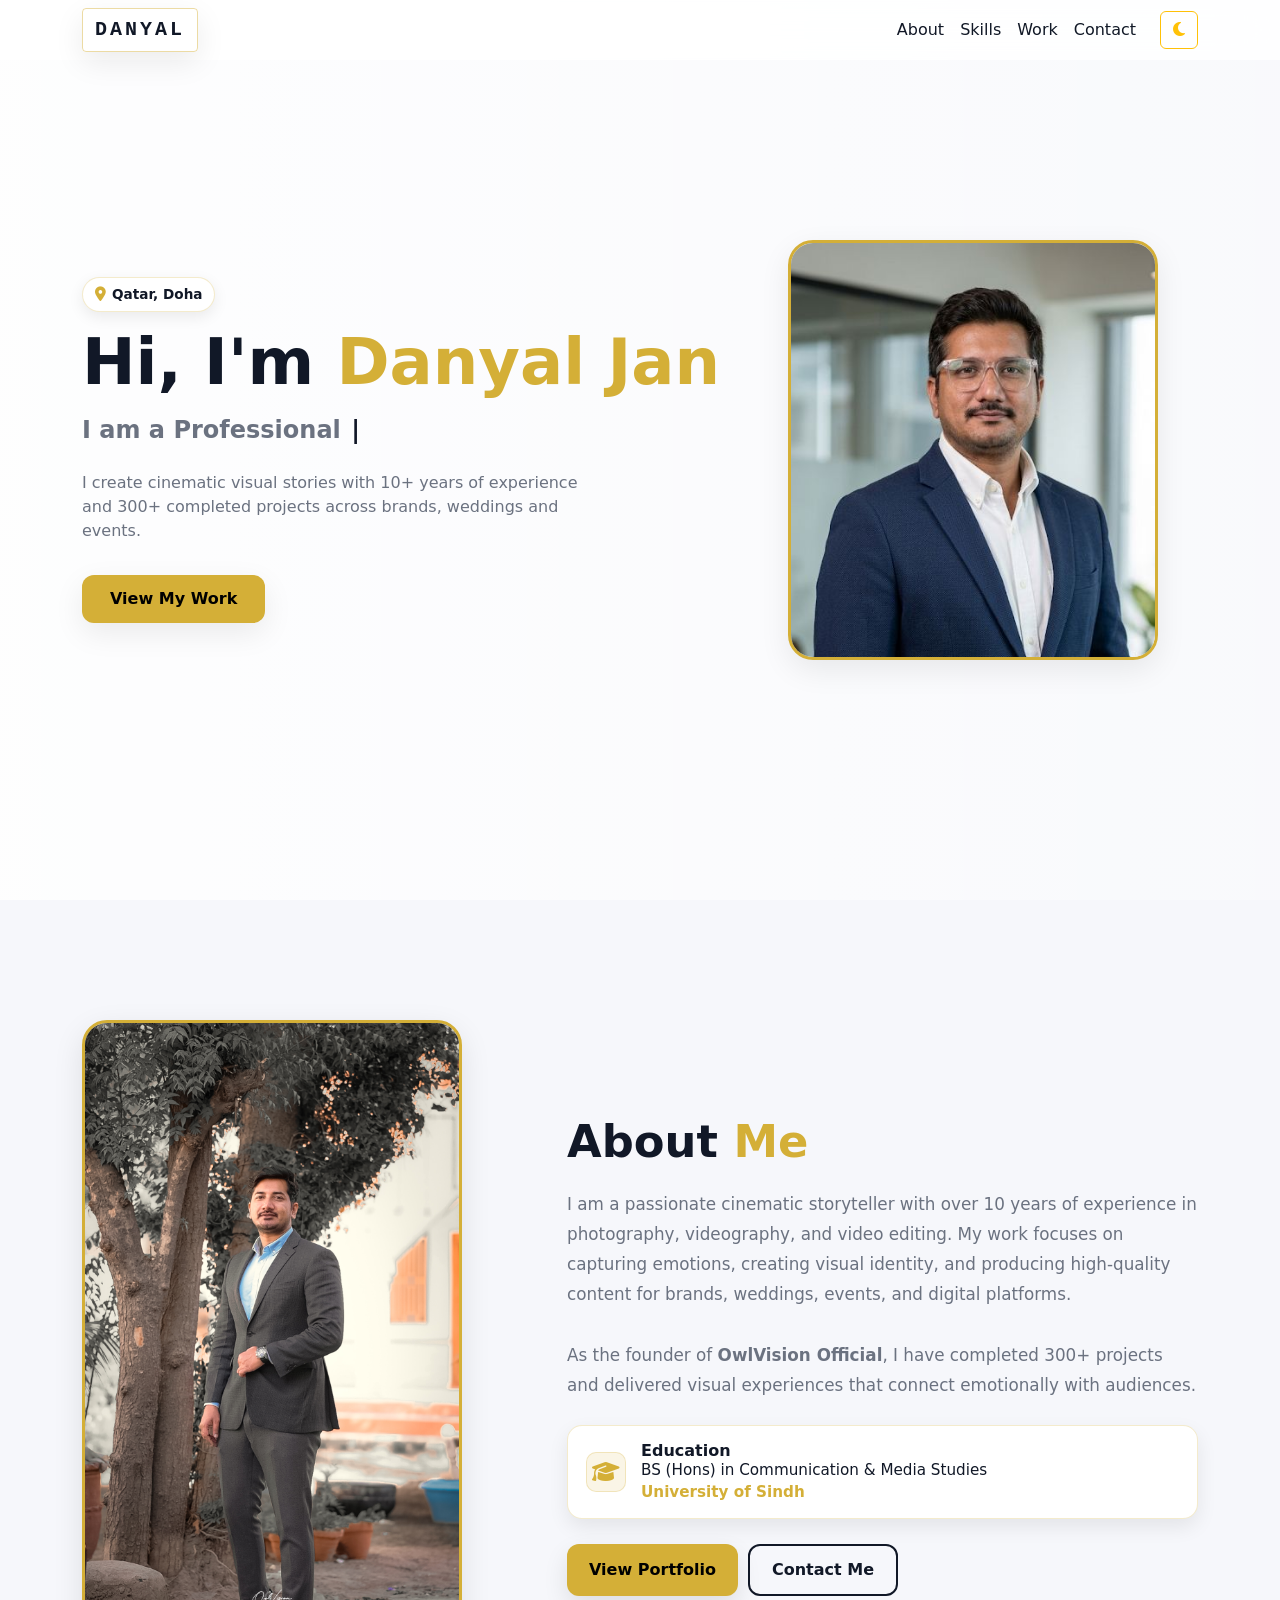
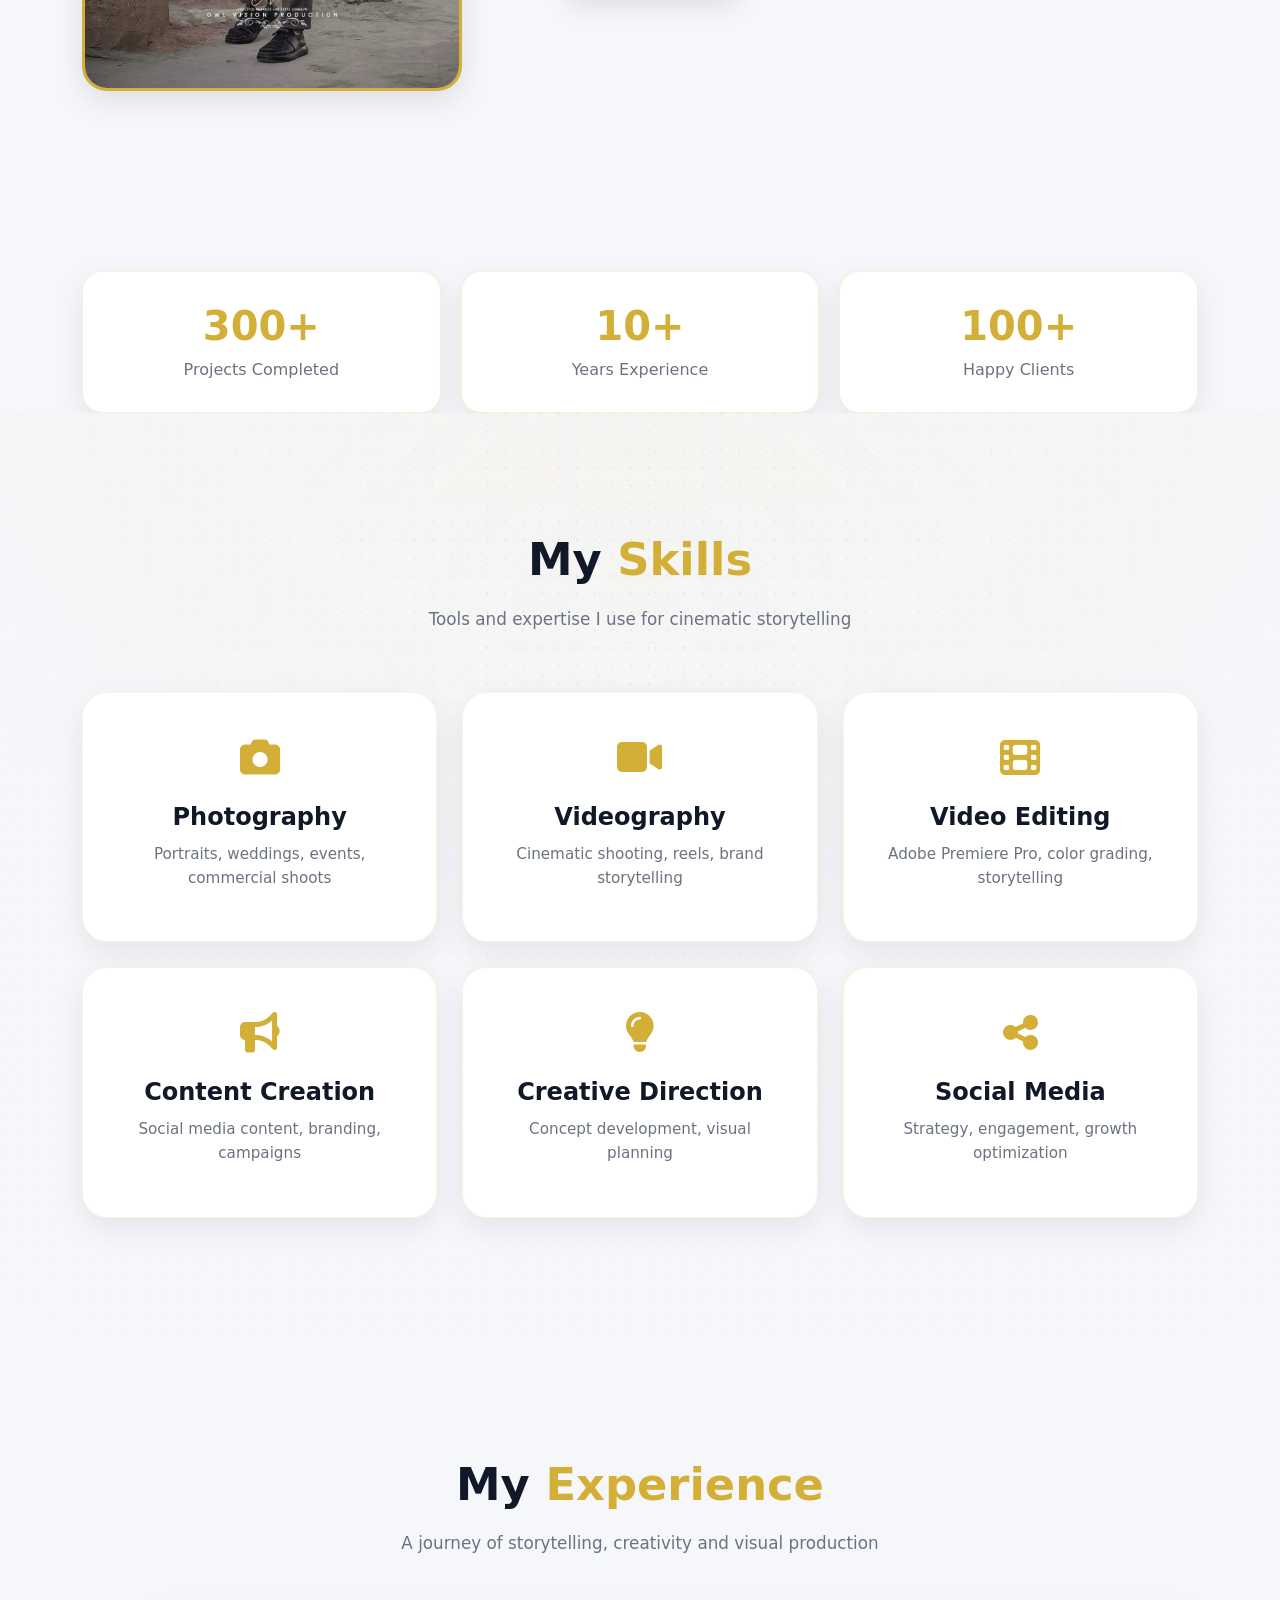
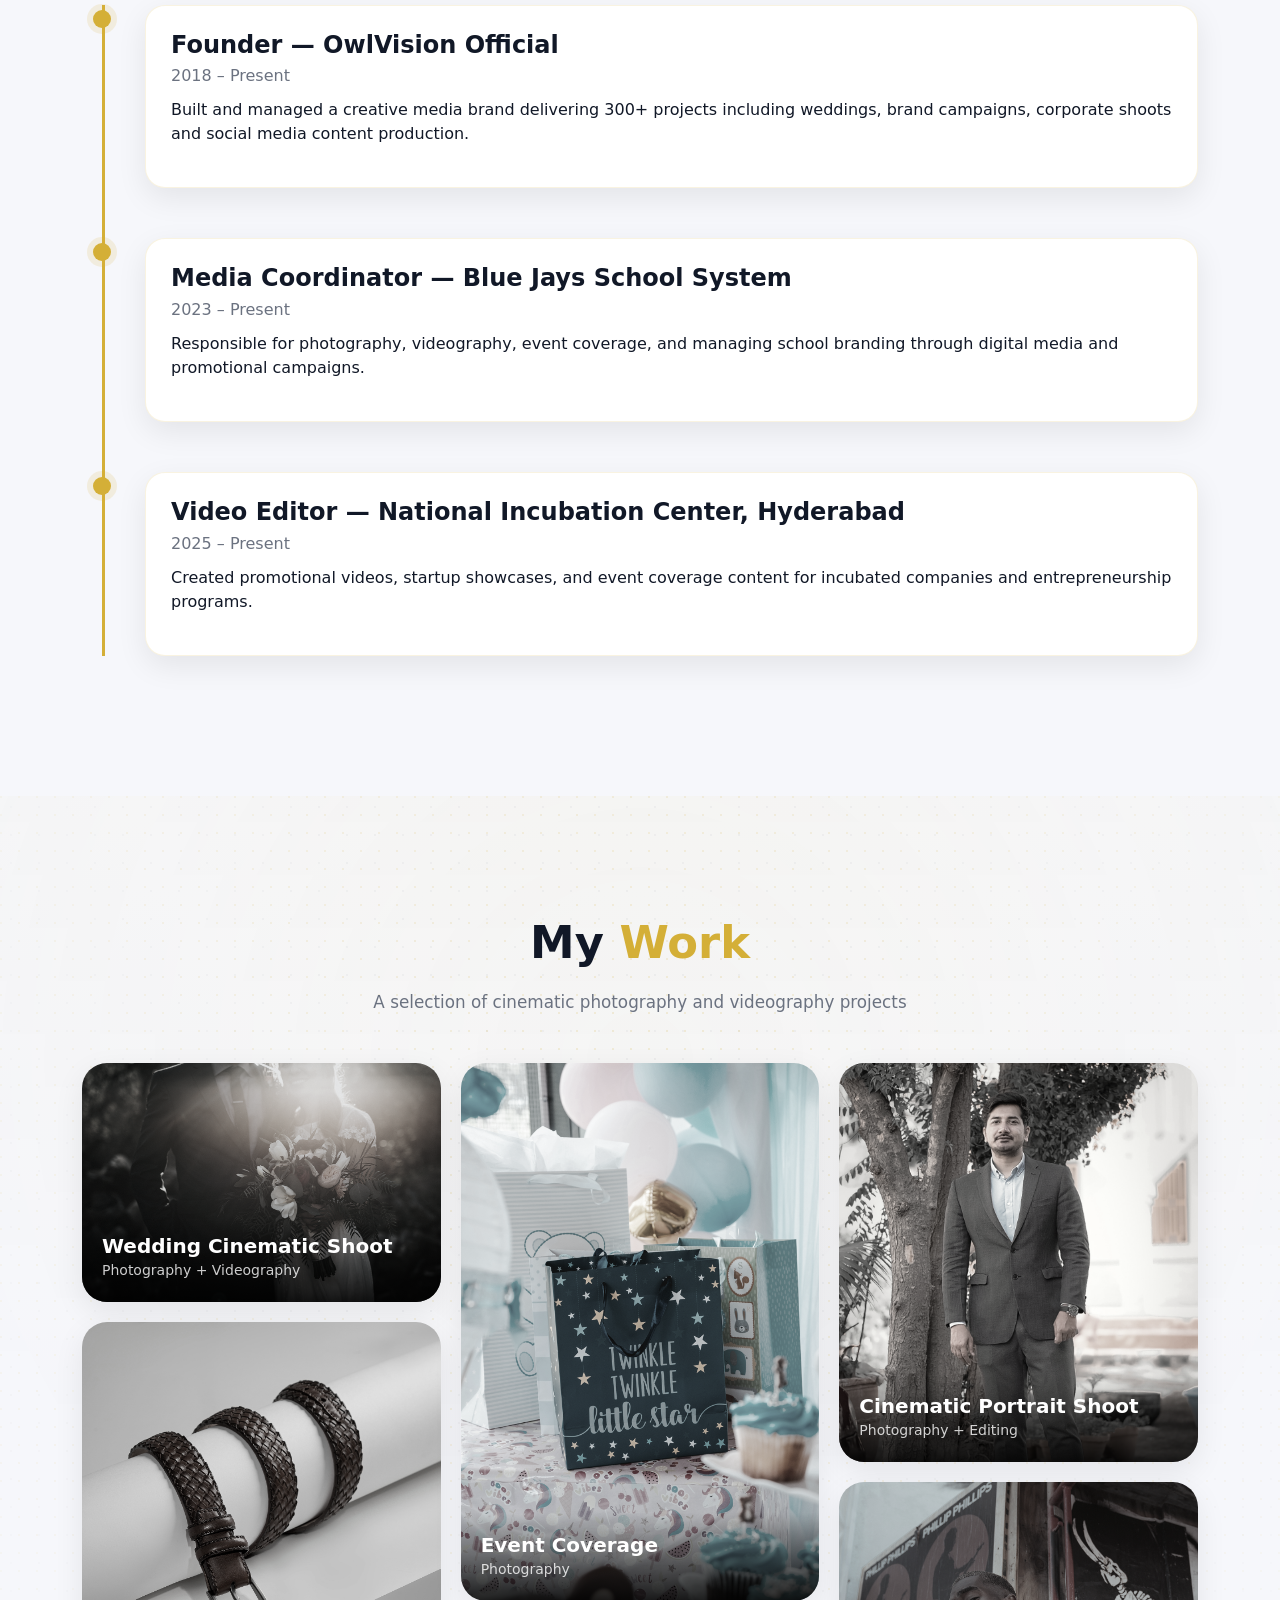
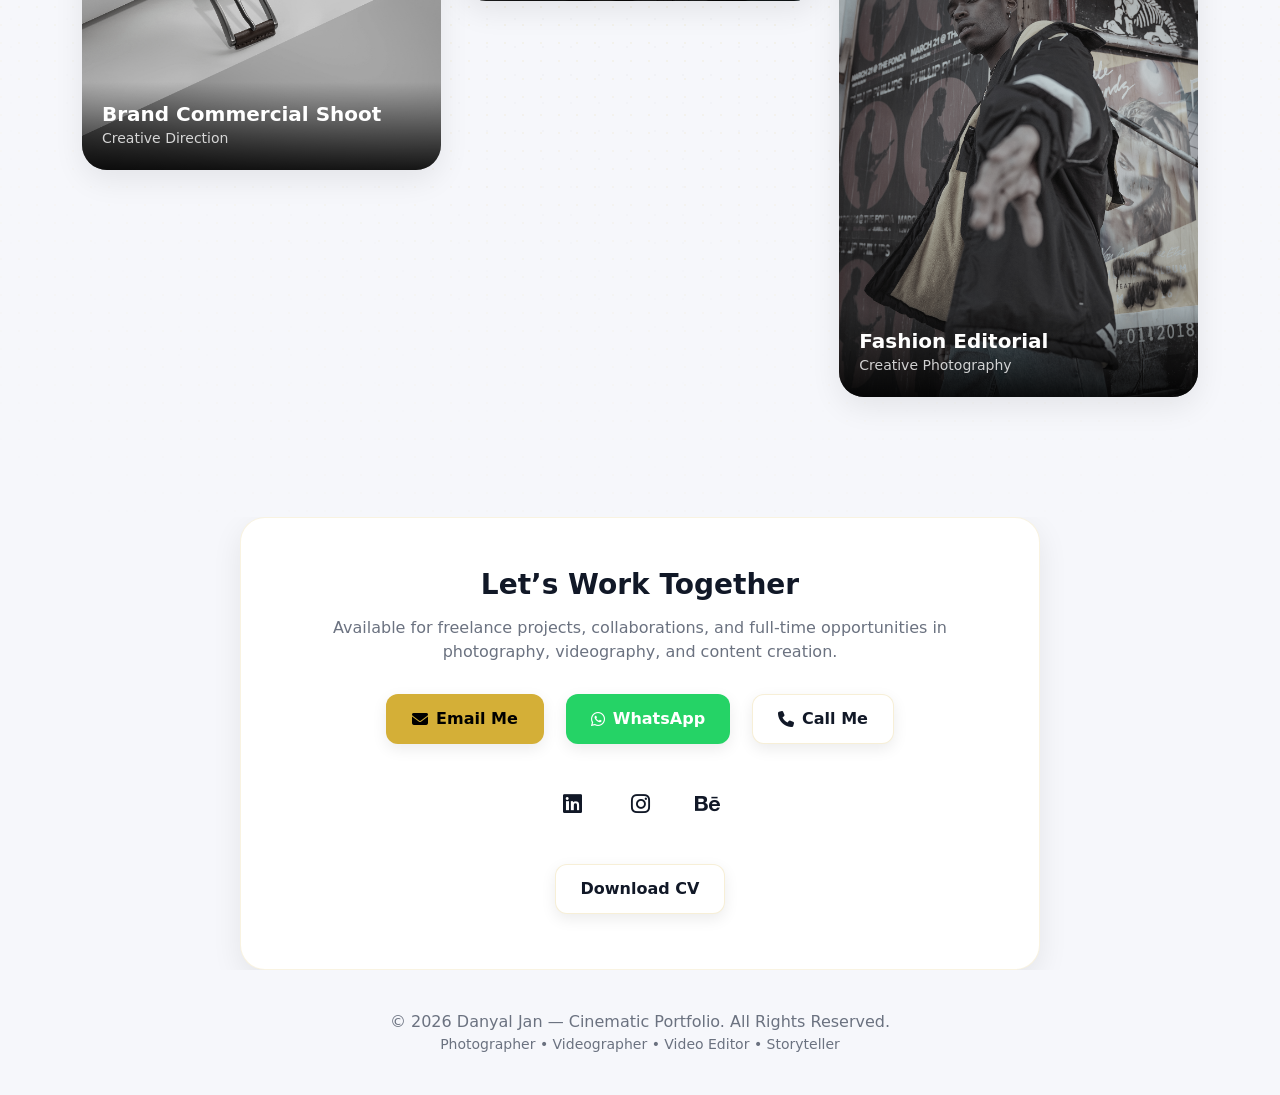
==== index.html @ 5983e11b "first commit" ====
<!DOCTYPE html>
<html lang="en">

<head>
    <meta charset="UTF-8">
    <meta name="viewport" content="width=device-width, initial-scale=1.0">

    <title>Danyal Jan | Cinematic Portfolio</title>

    <!-- Bootstrap -->
    <link href="https://cdn.jsdelivr.net/npm/bootstrap@5.3.3/dist/css/bootstrap.min.css" rel="stylesheet">

    <!-- Icons -->
    <link href="https://cdnjs.cloudflare.com/ajax/libs/font-awesome/6.5.2/css/all.min.css" rel="stylesheet">
    <link rel="stylesheet" href="css/styles.css">
</head>

<body class="page-index">

    <!-- NAVBAR -->
    <nav class="navbar navbar-expand-lg">
        <div class="container">

            <a class="navbar-brand brand-badge" href="#">
                <span class="brand-text">DANYAL</span>
            </a>


            <button class="navbar-toggler" data-bs-toggle="collapse" data-bs-target="#menu">
                <span class="navbar-toggler-icon"></span>
            </button>

            <div class="collapse navbar-collapse" id="menu">

                <ul class="navbar-nav ms-auto">
                    <li class="nav-item"><a class="nav-link" href="#about">About</a></li>
                    <li class="nav-item"><a class="nav-link" href="#skills">Skills</a></li>
                    <li class="nav-item"><a class="nav-link" href="#work">Work</a></li>
                    <li class="nav-item"><a class="nav-link" href="#contact">Contact</a></li>
                </ul>


                <button class="btn btn-outline-warning ms-3 theme-toggle" type="button" onclick="toggleTheme()"
                    aria-label="Toggle theme">
                    <i id="themeToggleIcon" class="fas fa-moon"></i>
                </button>
            </div>

        </div>
    </nav>

    <!-- HERO -->
    <section class="hero">

        <div class="container hero-content">

            <div class="row align-items-center mob-flip">

                <!-- TEXT -->
                <div class="col-lg-7">
                    <div class="location-badge">
                        <i class="fas fa-map-marker-alt"></i>
                        Qatar, Doha
                    </div>
                    <h1>
                        Hi, I'm <span class="highlight">Danyal Jan</span>
                    </h1>

                    <h4 class="mt-3 hero-roles">
                        <span class="hero-role-prefix">I am a Professional </span>
                        <span id="roleTyping" class="hero-role-typing"></span>
                        <span class="typing-cursor" aria-hidden="true">|</span>
                    </h4>

                    <p class="mt-3">
                        I create cinematic visual stories with 10+ years of experience
                        and 300+ completed projects across brands, weddings and events.
                    </p>

                    <button class="btn-cinematic mt-3">
                        View My Work
                    </button>

                </div>

                <!-- IMAGE -->
                <div class="col-lg-5 text-center">

                    <img src="img/dany.jpg" class="hero-img">

                </div>

            </div>

        </div>

    </section>

    <!-- =====================
ABOUT SECTION
===================== -->

<section id="about" class="about-section">

    <div class="container">

        <div class="row align-items-center g-5">

            <!-- IMAGE -->
            <div class="col-lg-5 text-center">
                <img src="img/dany2.jpg" class="about-img drk">
                <img src="img/dany3.jpeg" class="about-img lgt">
            </div>

            <!-- TEXT -->
            <div class="col-lg-7">

                <h2 class="section-title">
                    About <span class="accent">Me</span>
                </h2>

                <p class="about-text">

                    I am a passionate cinematic storyteller with over 10 years of experience in photography,
                    videography, and video editing. My work focuses on capturing emotions, creating visual identity,
                    and producing high-quality content for brands, weddings, events, and digital platforms.

                    <br><br>

                    As the founder of <b>OwlVision Official</b>, I have completed 300+ projects and delivered visual
                    experiences that connect emotionally with audiences.

                </p>

                <!-- EDUCATION (INTEGRATED INSIDE ABOUT SECTION) -->
                <div class="edu-card">

                    <div class="edu-icon">
                        <i class="fas fa-graduation-cap"></i>
                    </div>

                    <div class="edu-content">

                        <h5>Education</h5>

                        <p>
                            BS (Hons) in Communication & Media Studies<br>
                            <span class="edu-university">University of Sindh</span>
                        </p>

                    </div>

                </div>

                <div class="about-buttons">
                    <a href="#work" class="btn-primary">View Portfolio</a>
                    <a href="#contact" class="btn-outline">Contact Me</a>
                </div>

            </div>

        </div>

    </div>

</section>

            <!-- =====================
STATS
===================== -->

            <div class="container stats-grid">

                <div class="stat-card">
                    <h3>300+</h3>
                    <p>Projects Completed</p>
                </div>

                <div class="stat-card">
                    <h3>10+</h3>
                    <p>Years Experience</p>
                </div>

                <div class="stat-card">
                    <h3>100+</h3>
                    <p>Happy Clients</p>
                </div>

            </div>

        </div>

    </section>

    <!-- =====================
SKILLS SECTION
===================== -->

    <section id="skills" class="skills-section">

        <div class="container">

            <!-- TITLE -->
            <div class="section-header">

                <h2 class="section-title">
                    My <span class="accent">Skills</span>
                </h2>

                <p class="section-subtitle">
                    Tools and expertise I use for cinematic storytelling
                </p>

            </div>

            <!-- SKILLS GRID -->
            <div class="skills-grid">

                <!-- SKILL 1 -->
                <div class="skill-card">
                    <div class="skill-icon">
                        <i class="fas fa-camera"></i>
                    </div>
                    <h4>Photography</h4>
                    <p>Portraits, weddings, events, commercial shoots</p>
                </div>

                <!-- SKILL 2 -->
                <div class="skill-card">
                    <div class="skill-icon">
                        <i class="fas fa-video"></i>
                    </div>
                    <h4>Videography</h4>
                    <p>Cinematic shooting, reels, brand storytelling</p>
                </div>

                <!-- SKILL 3 -->
                <div class="skill-card">
                    <div class="skill-icon">
                        <i class="fas fa-film"></i>
                    </div>
                    <h4>Video Editing</h4>
                    <p>Adobe Premiere Pro, color grading, storytelling</p>
                </div>

                <!-- SKILL 4 -->
                <div class="skill-card">
                    <div class="skill-icon">
                        <i class="fas fa-bullhorn"></i>
                    </div>
                    <h4>Content Creation</h4>
                    <p>Social media content, branding, campaigns</p>
                </div>

                <!-- SKILL 5 -->
                <div class="skill-card">
                    <div class="skill-icon">
                        <i class="fas fa-lightbulb"></i>
                    </div>
                    <h4>Creative Direction</h4>
                    <p>Concept development, visual planning</p>
                </div>

                <!-- SKILL 6 -->
                <div class="skill-card">
                    <div class="skill-icon">
                        <i class="fas fa-share-nodes"></i>
                    </div>
                    <h4>Social Media</h4>
                    <p>Strategy, engagement, growth optimization</p>
                </div>

            </div>

        </div>

    </section>

    <!-- =====================
EXPERIENCE SECTION
===================== -->

    <section id="experience" class="section-pad-lg">

        <div class="container">

            <!-- TITLE -->
            <div class="text-center mb-5">

                <h2 class="section-title">
                    My <span class="accent">Experience</span>
                </h2>

                <p class="section-subtitle">
                    A journey of storytelling, creativity and visual production
                </p>

            </div>

            <!-- TIMELINE WRAPPER -->
            <div class="timeline">

                <!-- ITEM 1 -->
                <div class="timeline-item">

                    <div class="timeline-dot"></div>

                    <div class="timeline-card">

                        <h4 class="timeline-title">
                            Founder — OwlVision Official
                        </h4>

                        <p class="timeline-time">
                            2018 – Present
                        </p>

                        <p class="timeline-desc">
                            Built and managed a creative media brand delivering 300+ projects including weddings,
                            brand campaigns, corporate shoots and social media content production.
                        </p>

                    </div>

                </div>

                <!-- ITEM 2 -->
                <div class="timeline-item">

                    <div class="timeline-dot"></div>

                    <div class="timeline-card">

                        <h4 class="timeline-title">
                            Media Coordinator — Blue Jays School System
                        </h4>

                        <p class="timeline-time">
                            2023 – Present
                        </p>

                        <p class="timeline-desc">
                            Responsible for photography, videography, event coverage, and managing school branding
                            through digital media and promotional campaigns.
                        </p>

                    </div>

                </div>

                <!-- ITEM 3 -->
                <div class="timeline-item">

                    <div class="timeline-dot"></div>

                    <div class="timeline-card">

                        <h4 class="timeline-title">
                            Video Editor — National Incubation Center, Hyderabad
                        </h4>

                        <p class="timeline-time">
                            2025 – Present
                        </p>

                        <p class="timeline-desc">
                            Created promotional videos, startup showcases, and event coverage content for incubated
                            companies and entrepreneurship programs.
                        </p>

                    </div>

                </div>

            </div>

        </div>

    </section>

    <!-- =====================
PORTFOLIO SECTION
===================== -->


 <section id="work" class="section-pad-lg">

    <div class="container">

        <!-- TITLE -->
        <div class="text-center mb-5">

            <h2 class="section-title">
                My <span class="accent">Work</span>
            </h2>

            <p class="section-subtitle">
                A selection of cinematic photography and videography projects
            </p>

        </div>

        <!-- MASONRY GRID -->
        <div class="work-masonry">

            <div class="work-card">
                <div class="work-img-wrapper">
                    <img src="img/wedding.jpg">
                </div>
                <div class="work-overlay">
                    <h5>Wedding Cinematic Shoot</h5>
                    <small>Photography + Videography</small>
                </div>
            </div>

            <div class="work-card">
                <div class="work-img-wrapper">
                    <img src="img/brand.jpg">
                </div>
                <div class="work-overlay">
                    <h5>Brand Commercial Shoot</h5>
                    <small>Creative Direction</small>
                </div>
            </div>

            <div class="work-card">
                <div class="work-img-wrapper">
                    <img src="img/event.jpg">
                </div>
                <div class="work-overlay">
                    <h5>Event Coverage</h5>
                    <small>Photography</small>
                </div>
            </div>

            <div class="work-card">
                <div class="work-img-wrapper">
                    <img src="img/cenimatic.jpg">
                </div>
                <div class="work-overlay">
                    <h5>Cinematic Portrait Shoot</h5>
                    <small>Photography + Editing</small>
                </div>
            </div>

            <div class="work-card">
                <div class="work-img-wrapper">
                    <img src="img/fashion.jpg">
                </div>
                <div class="work-overlay">
                    <h5>Fashion Editorial</h5>
                    <small>Creative Photography</small>
                </div>
            </div>

        </div>

    </div>

</section>

    <!-- =====================
CONTACT SECTION
===================== -->

    <div class="contact-card">

        <h3 class="contact-title">
            Let’s Work Together
        </h3>

        <p class="contact-text">
            Available for freelance projects, collaborations, and full-time opportunities in photography,
            videography, and content creation.
        </p>

        <!-- CONTACT INFO -->
        <div class="contact-actions">

            <a href="mailto:Danyaljan6@gmail.com" class="contact-btn contact-btn-primary">
                <i class="fas fa-envelope"></i>
                Email Me
            </a>

            <a href="https://wa.me/97477917865" class="contact-btn contact-btn-whatsapp" target="_blank">
                <i class="fab fa-whatsapp"></i>
                WhatsApp
            </a>

            <a href="tel:+97477917865" class="contact-btn contact-btn-call">
                <i class="fas fa-phone"></i>
                Call Me
            </a>

        </div>

        <!-- SOCIAL ICONS -->
        <div class="mt-4">

            <a href="https://www.linkedin.com/in/danyaljan360/" target="_blank" class="social-link">
                <i class="fab fa-linkedin"></i>
            </a>

            <a href="https://www.instagram.com/danyalmodi" target="_blank" class="social-link">
                <i class="fab fa-instagram"></i>
            </a>

            <a href="https://www.behance.net/danyaljan" target="_blank" class="social-link">
                <i class="fab fa-behance"></i>
            </a>

        </div>

        <!-- CV BUTTON -->
        <div class="mt-4">

            <a href="https://www.linkedin.com/in/danyaljan360/" target="_blank" class="contact-btn contact-btn-call ">
                Download CV
            </a>

        </div>

    </div>
    <!-- =====================
FOOTER
===================== -->

    <footer class="site-footer">

        <div class="container">

            <p>
                © 2026 Danyal Jan — Cinematic Portfolio. All Rights Reserved.
            </p>

            <p class="footer-tagline">
                Photographer • Videographer • Video Editor • Storyteller
            </p>

        </div>

    </footer>

    <script>
        const themeToggleIcon = document.getElementById('themeToggleIcon');

        function updateThemeIcon() {
            if (!themeToggleIcon) return;
            const isDark = document.body.classList.contains('dark');
            themeToggleIcon.classList.toggle('fa-moon', !isDark);
            themeToggleIcon.classList.toggle('fa-sun', isDark);
        }

        function setTheme(isDark) {
            document.body.classList.toggle('dark', isDark);
            localStorage.setItem('theme', isDark ? 'dark' : 'light');
            updateThemeIcon();
        }

        (function initTheme() {
            const saved = localStorage.getItem('theme');
            if (saved === 'dark') {
                setTheme(true);
                return;
            }
            if (saved === 'light') {
                setTheme(false);
                return;
            }
            setTheme(window.matchMedia('(prefers-color-scheme: dark)').matches);
        })();

        function toggleTheme() {
            setTheme(!document.body.classList.contains('dark'));
        }

        (function initTyping() {
            const el = document.getElementById('roleTyping');
            if (!el) return;

            const words = ['Photographer', 'Videographer', 'Video Editor'];
            const typeSpeed = 90;
            const deleteSpeed = 45;
            const holdAfterType = 900;
            const holdAfterDelete = 250;

            let wordIndex = 0;
            let charIndex = 0;
            let isDeleting = false;

            function tick() {
                const word = words[wordIndex];

                if (!isDeleting) {
                    charIndex = Math.min(charIndex + 1, word.length);
                    el.textContent = word.slice(0, charIndex);
                    if (charIndex === word.length) {
                        isDeleting = true;
                        setTimeout(tick, holdAfterType);
                        return;
                    }
                    setTimeout(tick, typeSpeed);
                    return;
                }

                charIndex = Math.max(charIndex - 1, 0);
                el.textContent = word.slice(0, charIndex);
                if (charIndex === 0) {
                    isDeleting = false;
                    wordIndex = (wordIndex + 1) % words.length;
                    setTimeout(tick, holdAfterDelete);
                    return;
                }
                setTimeout(tick, deleteSpeed);
            }

            tick();
        })();
    </script>

    <script src="https://cdn.jsdelivr.net/npm/bootstrap@5.3.3/dist/js/bootstrap.bundle.min.js"></script>

</body>

</html>
---- css/styles.css ----
body.page-index {
    --bg: #f6f7fb;
    --text: #111827;
    --card: #ffffff;
    --muted: #6b7280;
    --accent: #d4af37;
    --shadow: 0 10px 30px rgba(0, 0, 0, 0.08);
    color-scheme: light;
    margin: 0;
    font-family: system-ui;
    background: var(--bg);
    color: var(--text);
    transition: 0.3s;
}

body.page-index.dark {
    --bg: #0b0f17;
    --text: #ffffff;
    --card: #151b26;
    --muted: #a1a1aa;
    --shadow: 0 10px 40px rgba(0, 0, 0, 0.6);
    color-scheme: dark;
}

body.dark .navbar-toggler-icon {
    filter: invert(1);
}

body.page-index section {
    padding: 100px 0;
}

body.page-index .about-section,
body.page-index .skills-section,
body.page-index .section-pad-lg,
body.page-index .site-footer {
    background: var(--bg);
}

body.page-index .section-pad-lg {
    padding: 120px 0;
}

body.page-index .navbar {
    position: fixed;
    top: 0;
    width: 100%;
    z-index: 1000;
    background: rgba(255, 255, 255, 0.82);
    backdrop-filter: blur(15px);
}

body.page-index.dark .navbar {
    background: rgba(10, 10, 15, 0.78);
}

body.page-index .navbar .navbar-brand,
body.page-index .navbar .nav-link {
    color: var(--text) !important;
}

body.page-index.dark .navbar .navbar-brand,
body.page-index.dark .navbar .nav-link {
    color: rgba(255, 255, 255, 0.88) !important;
}

body.page-index .navbar .nav-link:hover {
    color: var(--accent) !important;
}

body.page-index .navbar-brand {
    font-weight: 800;
    letter-spacing: 2px;
}

body.page-index .brand-badge {
    display: inline-flex;
    align-items: center;
    gap: 10px;
    padding: 6px 12px;
    border-radius: 4px;
    border: 1px solid rgba(212, 175, 55, 0.45);
    box-shadow: var(--shadow);
    text-decoration: none;
}


body.page-index .brand-icon {
    width: 30px;
    height: 30px;
    display: grid;
    place-items: center;
    border-radius: 10px;
    background: var(--accent);
    color: #000;
}

body.page-index .brand-text {
    font-family: ui-monospace, SFMono-Regular, Menlo, Monaco, Consolas, "Liberation Mono", "Courier New", monospace;
    font-weight: 900;
    letter-spacing: 3px;
}

body.page-index .nav-link {
    font-weight: 500;
}

body.page-index .hero {
    height: 100vh;
    display: flex;
    align-items: center;
    position: relative;
    overflow: hidden;
}

body.page-index .hero::before {
    content: "";
    position: absolute;
    inset: 0;
    background: linear-gradient(to right, rgba(0, 0, 0, 0.75), rgba(0, 0, 0, 0.3)), url("https://images.unsplash.com/photo-1500530855697-b586d89ba3ee");
    background-size: cover;
    background-position: center;
    z-index: 0;
}

body.page-index:not(.dark) .hero::before {
    background: linear-gradient(to right, rgba(255, 255, 255, 0.85), rgba(255, 255, 255, 0.3)), url("https://images.unsplash.com/photo-1500530855697-b586d89ba3ee");
    background-size: cover;
    background-position: center;
}

body.page-index .hero-content {
    position: relative;
    z-index: 2;
}

body.page-index .hero h1 {
    font-size: 4rem;
    font-weight: 900;
}

body.page-index .hero p {
    max-width: 500px;
    color: var(--muted);
}

body.page-index .highlight {
    color: var(--accent);
}

body.page-index .hero-roles {
    min-height: 1.6em;
    font-weight: 700;
}

body.page-index .hero-role-prefix {
    color: var(--muted);
}

body.page-index .hero-role-typing {
    color: var(--accent);
}

body.page-index .typing-cursor {
    display: inline-block;
    margin-left: 2px;
    animation: typing-caret 1s steps(2, end) infinite;
}

@keyframes typing-caret {

    0%,
    49% {
        opacity: 1;
    }

    50%,
    100% {
        opacity: 0;
    }
}

body.page-index .btn-cinematic {
    background: var(--accent);
    border: none;
    padding: 12px 28px;
    border-radius: 12px;
    font-weight: 600;
    box-shadow: var(--shadow);
    position: relative;
    overflow: hidden;
}

body.page-index a,
body.page-index button,
body.page-index .btn,
body.page-index .nav-link,
body.page-index .social-link,
body.page-index .brand-badge {
    cursor: pointer;
}

body.page-index .btn-cinematic,
body.page-index .btn-primary,
body.page-index .btn-outline,
body.page-index .contact-btn,
body.page-index .theme-toggle,
body.page-index .brand-badge {
    transition: transform 0.18s ease, box-shadow 0.18s ease, filter 0.18s ease, background-color 0.18s ease, color 0.18s ease, border-color 0.18s ease;
}

body.page-index .btn-cinematic::after,
body.page-index .btn-primary::after,
body.page-index .contact-btn::after,
body.page-index .theme-toggle::after {
    content: "";
    position: absolute;
    top: -130%;
    left: -40%;
    width: 60%;
    height: 220px;
    background: linear-gradient(90deg, transparent, rgba(255, 255, 255, 0.45), transparent);
    transform: rotate(25deg) translateX(-140%);
    transition: transform 0.45s ease;
    pointer-events: none;
}

body.page-index .btn-cinematic:hover,
body.page-index .btn-primary:hover,
body.page-index .contact-btn:hover,
body.page-index .theme-toggle:hover,
body.page-index .brand-badge:hover {
    transform: translateY(-3px);
    filter: brightness(1.04);
    box-shadow: 0 18px 50px rgba(0, 0, 0, 0.12);
}

body.page-index .btn-cinematic:hover,
body.page-index .btn-primary:hover,
body.page-index .contact-btn-primary:hover,
body.page-index .contact-btn.contact-btn-primary:hover {
    background: linear-gradient(135deg, rgba(212, 175, 55, 1), rgba(212, 175, 55, 0.78));
    color: #000;
}

body.page-index.dark .btn-outline:hover,
body.page-index.dark .contact-btn.btn-outline-dark:hover {
    background: rgba(255, 255, 255, 0.92);
    color: #0b0f17;
    border-color: rgba(255, 255, 255, 0.92);
}

body.page-index .btn-cinematic:hover::after,
body.page-index .btn-primary:hover::after,
body.page-index .contact-btn:hover::after,
body.page-index .theme-toggle:hover::after {
    transform: rotate(25deg) translateX(260%);
}

body.page-index .btn-cinematic:active,
body.page-index .btn-primary:active,
body.page-index .btn-outline:active,
body.page-index .contact-btn:active,
body.page-index .theme-toggle:active {
    transform: translateY(-1px);
    filter: brightness(0.98);
}

body.page-index .btn-cinematic:focus-visible,
body.page-index .btn-primary:focus-visible,
body.page-index .btn-outline:focus-visible,
body.page-index .contact-btn:focus-visible,
body.page-index .theme-toggle:focus-visible,
body.page-index .nav-link:focus-visible,
body.page-index .social-link:focus-visible,
body.page-index .brand-badge:focus-visible {
    outline: none;
    box-shadow: 0 0 0 4px rgba(212, 175, 55, 0.28), 0 10px 30px rgba(0, 0, 0, 0.12);
}

body.page-index .btn-outline:hover {
    transform: translateY(-2px);
    background: var(--text);
    color: var(--bg);
    border-color: var(--text);
}

body.page-index .contact-btn.btn-outline-dark {
    border-color: rgba(17, 24, 39, 0.25);
    color: var(--text);
}

body.page-index.dark .contact-btn.btn-outline-dark {
    border-color: rgba(255, 255, 255, 0.35);
    color: rgba(255, 255, 255, 0.9);
}

body.page-index .contact-btn.btn-outline-dark:hover {
    background: var(--text);
    color: var(--bg);
}

body.page-index .social-link {
    display: inline-flex;
    align-items: center;
    justify-content: center;
    transition: transform 0.18s ease, color 0.18s ease, filter 0.18s ease;
    width: 42px;
    height: 42px;
    border-radius: 14px;
    text-decoration: none;
}

body.page-index .social-link:hover {
    transform: translateY(-3px);
    color: var(--accent);
    filter: brightness(1.05);
    background: rgba(212, 175, 55, 0.12);
}

body.page-index #skills,
body.page-index #work {
    position: relative;
    isolation: isolate;
}

body.page-index #skills::before,
body.page-index #work::before {
    content: "";
    position: absolute;
    inset: 0;
    z-index: -1;
    pointer-events: none;
    opacity: 0.85;
    background-image:
        radial-gradient(circle at 1px 1px, rgba(212, 175, 55, 0.20) 1px, transparent 1px),
        radial-gradient(circle at 1px 1px, rgba(17, 24, 39, 0.05) 1px, transparent 1px),
        linear-gradient(180deg, rgba(212, 175, 55, 0.06), transparent 60%);
    background-size: 18px 18px, 28px 28px, 100% 100%;
    background-position: 0 0, 10px 10px, 0 0;
    mask-image: radial-gradient(circle at 50% 20%, rgba(0, 0, 0, 1), rgba(0, 0, 0, 0.2) 70%, rgba(0, 0, 0, 0) 100%);
}

body.page-index.dark #skills::before,
body.page-index.dark #work::before {
    opacity: 0.35;
    background-image:
        radial-gradient(circle at 1px 1px, rgba(212, 175, 55, 0.20) 1px, transparent 1px),
        radial-gradient(circle at 1px 1px, rgba(255, 255, 255, 0.06) 1px, transparent 1px),
        linear-gradient(180deg, rgba(212, 175, 55, 0.06), transparent 60%);
}

body.page-index .hero-img {
    width: 370px;
    height: 420px;
    border-radius: 25px;
    object-fit: cover;
    box-shadow: var(--shadow);
    border: 3px solid var(--accent);
    object-position: 0px 0px;
}

body.page-index .about-section {
    padding: 120px 0;
}

body.page-index .about-img {
    width: 100%;
    max-width: 380px;
    border-radius: 25px;
    box-shadow: 0 10px 30px rgba(0, 0, 0, 0.1);
    border: 3px solid var(--accent);
    transition: 0.3s;
}

body.page-index .about-img:hover {
    transform: translateY(-8px);
}

body.page-index .section-title {
    font-size: 2.8rem;
    font-weight: 800;
    margin-bottom: 20px;
}

body.page-index .accent {
    color: var(--accent);
}

body.page-index .about-text {
    color: var(--muted);
    font-size: 1.05rem;
    line-height: 1.8;
}

body.page-index .about-buttons {
    margin-top: 25px;
    display: flex;
    gap: 10px;
    flex-wrap: wrap;
}

body.page-index .btn-primary {
    display: inline-flex;
    align-items: center;
    justify-content: center;
    background: var(--accent);
    color: #000;
    padding: 12px 22px;
    border-radius: 12px;
    text-decoration: none;
    font-weight: 600;
    box-shadow: 0 10px 25px rgba(0, 0, 0, 0.1);
    position: relative;
    overflow: hidden;
}

body.page-index .btn-outline {
    border: 2px solid var(--text);
    color: var(--text);
    padding: 12px 22px;
    border-radius: 12px;
    text-decoration: none;
    font-weight: 600;
}

body.page-index .stats-grid {
    display: grid;
    grid-template-columns: repeat(3, 1fr);
    gap: 20px;
    margin-top: 60px;
}

body.page-index .stat-card {
    background: var(--card);
    padding: 30px;
    text-align: center;
    border-radius: 20px;
    box-shadow: 0 10px 30px rgba(0, 0, 0, 0.08);
    border: 1px solid rgba(212, 175, 55, 0.2);
    transition: 0.3s;
}

body.page-index .stat-card:hover {
    transform: translateY(-8px);
}

body.page-index .stat-card h3 {
    color: var(--accent);
    font-size: 2.5rem;
    font-weight: 800;
}

body.page-index .stat-card p {
    color: var(--muted);
    margin: 0;
}

body.page-index .skills-section {
    padding: 120px 0;
}

body.page-index .section-header {
    text-align: center;
    margin-bottom: 60px;
}

body.page-index .section-subtitle {
    color: var(--muted);
    font-size: 1.05rem;
}

body.page-index .skills-grid {
    display: grid;
    grid-template-columns: repeat(3, 1fr);
    gap: 25px;
}

body.page-index .skill-card {
    background: var(--card);
    padding: 35px;
    border-radius: 25px;
    box-shadow: 0 10px 30px rgba(0, 0, 0, 0.08);
    border: 1px solid rgba(212, 175, 55, 0.15);
    text-align: center;
    transition: 0.3s;
}

body.page-index .skill-card:hover {
    transform: translateY(-10px);
    box-shadow: 0 20px 40px rgba(0, 0, 0, 0.15);
}

body.page-index .skill-icon {
    font-size: 40px;
    color: var(--accent);
    margin-bottom: 15px;
}

body.page-index .skill-card h4 {
    font-weight: 700;
    margin-bottom: 10px;
}

body.page-index .skill-card p {
    color: var(--muted);
    font-size: 0.95rem;
    line-height: 1.6;
}

body.page-index .timeline {
    position: relative;
    border-left: 3px solid var(--accent);
    padding-left: 40px;
    margin-left: 20px;
}

body.page-index .timeline-item {
    margin-bottom: 50px;
    position: relative;
}

body.page-index .timeline-item:last-child {
    margin-bottom: 20px;
}

body.page-index .timeline-dot {
    position: absolute;
    left: -52px;
    top: 5px;
    width: 18px;
    height: 18px;
    background: var(--accent);
    border-radius: 50%;
    box-shadow: 0 0 0 6px rgba(212, 175, 55, 0.15);
}

body.page-index .timeline-card {
    background: var(--card);
    padding: 25px;
    border-radius: 20px;
    box-shadow: var(--shadow);
    border: 1px solid rgba(212, 175, 55, 0.15);
}

body.page-index .timeline-title {
    margin: 0;
    font-weight: 700;
}

body.page-index .timeline-time {
    color: var(--muted);
    margin: 5px 0;
}

body.page-index .timeline-desc {
    color: var(--text);
    margin-top: 10px;
}

body.page-index .work-card {
    position: relative;
    overflow: hidden;
    border-radius: 25px;
    box-shadow: var(--shadow);
}

body.page-index .work-img {
    width: 100%;
    height: 100%;
    object-fit: cover;
    transition: 0.4s;
    transform: scale(1);
}

body.page-index .work-card:hover .work-img {
    transform: scale(1.1);
}

body.page-index .work-overlay {
    position: absolute;
    bottom: 0;
    left: 0;
    right: 0;
    padding: 20px;
    background: linear-gradient(to top, rgba(0, 0, 0, 0.85), transparent);
    color: white;
}

body.page-index .work-overlay h5 {
    margin: 0;
}

body.page-index .contact-card {
    max-width: 800px;
    margin: auto;
    background: var(--card);
    padding: 50px;
    border-radius: 25px;
    box-shadow: var(--shadow);
    border: 1px solid rgba(212, 175, 55, 0.15);
    text-align: center;
}

body.page-index .contact-title {
    font-weight: 800;
}

body.page-index .contact-text {
    color: var(--muted);
    margin-top: 15px;
}

body.page-index .contact-btn {
    position: relative;
    overflow: hidden;
    padding: 12px 25px;
    border-radius: 12px;
    font-weight: 600;
    margin: 5px;
}

body.page-index .theme-toggle {
    position: relative;
    overflow: hidden;
}

body.page-index .contact-btn-primary {
    background: var(--accent);
    color: black;
}

body.page-index .contact-btn-cv {
    border: none;
    font-weight: 700;
}

body.page-index .social-link {
    margin: 10px;
    font-size: 22px;
    color: var(--text);
}

body.page-index .site-footer {
    padding: 40px 0;
    text-align: center;
    color: var(--muted);
}

body.page-index .site-footer p {
    margin: 0;
}

body.page-index .footer-tagline {
    font-size: 14px;
    margin-top: 8px;
}

.location-badge {
    display: inline-flex;
    align-items: center;
    gap: 6px;
    padding: 6px 12px;
    border-radius: 20px;
    font-size: 0.85rem;
    font-weight: 600;
    color: var(--text);
    background: var(--card);
    border: 1px solid rgba(212, 175, 55, 0.25);
    box-shadow: 0 5px 15px rgba(0, 0, 0, 0.08);
    margin-bottom: 12px;
}

.location-badge i {
    color: var(--accent);
    font-size: 0.9rem;
}

body .about-img {
    display: block;
}

body .about-img.drk {
    display: none;
}

body.dark .about-img.lgt {
    display: none;
}

body.dark .about-img.drk {
    display: block;
}

.contact-info {
    margin-top: 20px;
    display: flex;
    flex-direction: column;
    gap: 10px;
}

.contact-link {
    display: flex;
    align-items: center;
    gap: 10px;
    font-size: 1rem;
    color: var(--text);
    text-decoration: none;

    padding: 10px 15px;
    border-radius: 12px;

    background: var(--card);
    border: 1px solid rgba(212, 175, 55, 0.15);
    box-shadow: 0 5px 15px rgba(0, 0, 0, 0.05);

    width: fit-content;
    transition: 0.3s ease;
}

.contact-actions {
    margin-top: 25px;
    display: flex;
    gap: 12px;
    flex-wrap: wrap;
    justify-content: center;
}

.contact-btn {
    display: inline-flex;
    align-items: center;
    gap: 8px;

    padding: 12px 18px;
    border-radius: 12px;
    text-decoration: none;
    font-weight: 600;

    transition: 0.3s ease;
    box-shadow: 0 5px 15px rgba(0, 0, 0, 0.08);
}

/* PRIMARY (EMAIL) */
.contact-btn-primary {
    background: var(--accent);
    color: #000;
    border: 1px solid transparent;
}

.contact-btn-primary:hover {
    transform: translateY(-3px);
    box-shadow: 0 10px 25px rgba(0, 0, 0, 0.15);
}

/* WHATSAPP */
.contact-btn-whatsapp {
    background: #25D366;
    color: #fff;
}

.contact-btn-whatsapp:hover {
    transform: translateY(-3px);
    box-shadow: 0 10px 25px rgba(37, 211, 102, 0.3);
}

/* CALL */
.contact-btn-call {
    background: var(--card);
    color: var(--text);
    border: 1px solid rgba(212, 175, 55, 0.2);
}

.contact-btn-call:hover {
    transform: translateY(-3px);
    border-color: var(--accent);
    color: var(--accent);
}

.edu-card {
    margin-top: 25px;
    display: flex;
    align-items: center;
    gap: 15px;

    padding: 15px 18px;
    border-radius: 15px;

    background: var(--card);
    border: 1px solid rgba(212, 175, 55, 0.25);
    box-shadow: 0 8px 20px rgba(0, 0, 0, 0.08);
    transition: 0.3s ease;
}

.edu-card:hover {
    transform: translateY(-3px);
    box-shadow: 0 12px 30px rgba(0, 0, 0, 0.12);
}

.edu-icon {
    font-size: 22px;
    color: var(--accent);
    display: flex;
    align-items: center;
    justify-content: center;
    width: 40px;
    height: 40px;
    border-radius: 10px;
    background: rgba(212, 175, 55, 0.12);
    border: 1px solid rgba(212, 175, 55, 0.25);
}

.edu-content h5 {
    margin: 0;
    font-weight: 700;
    font-size: 1rem;
}

.edu-content p {
    margin: 0;
    color: var(--text);
    font-size: 0.95rem;
    line-height: 1.4;
}

.edu-university {
    color: var(--accent);
    font-weight: 600;
}

/* =====================
MASONRY GRID (FIXED)
===================== */

.work-masonry {
    column-count: 3;
    column-gap: 20px;
}

/* RESPONSIVE */
@media(max-width:992px) {
    .work-masonry {
        column-count: 2;
    }
}

@media(max-width:576px) {
    .work-masonry {
        column-count: 1;
    }
}

/* CARD */
.work-card {
    position: relative;
    margin-bottom: 20px;
    break-inside: avoid;
    border-radius: 20px;
    overflow: hidden;
    box-shadow: 0 10px 25px rgba(0, 0, 0, 0.1);
}

/* IMAGE WRAPPER (IMPORTANT FIX) */
.work-img-wrapper {
    overflow: hidden;
    border-radius: 20px;
}

/* IMAGE */
.work-img-wrapper img {
    width: 100%;
    display: block;
    filter: grayscale(80%);
    transition: all 0.5s ease;
}

/* ONLY IMAGE ZOOM (NO CARD SHIFT) */
.work-card:hover .work-img-wrapper img {
    filter: grayscale(0);
}

/* OVERLAY */
.work-overlay {
    position: absolute;
    bottom: 0;
    left: 0;
    right: 0;

    padding: 15px 18px;
    background: linear-gradient(to top, rgba(0, 0, 0, 0.85), transparent);

    color: #fff;
}

.work-overlay h5 {
    margin: 0;
    font-weight: 700;
}

.work-overlay small {
    opacity: 0.8;
}

@media (max-width: 992px) {
    body.page-index .skills-grid {
        grid-template-columns: repeat(2, 1fr);
    }
}

@media (max-width: 768px) {
    body.page-index .skills-grid {
        grid-template-columns: 1fr;
    }

    body.page-index .section-title {
        text-align: center;
    }

    body.page-index .stats-grid {
        grid-template-columns: 1fr;
    }

    body.page-index .about-buttons {
        justify-content: center;
    }

    body.page-index .hero h1 {
        font-size: 2.5rem;
    }

    body.page-index .hero {
        text-align: center;
    }

    body.page-index .hero-img {
        margin-top: 30px;
        width: 220px;
        height: 220px;
    }

    .mob-flip {
        flex-direction: column-reverse;
    }

    .hero-img {
        margin-top: 0;
        margin-bottom: 40px;
    }

    .navbar-collapse {
        text-align: center;
    }
}
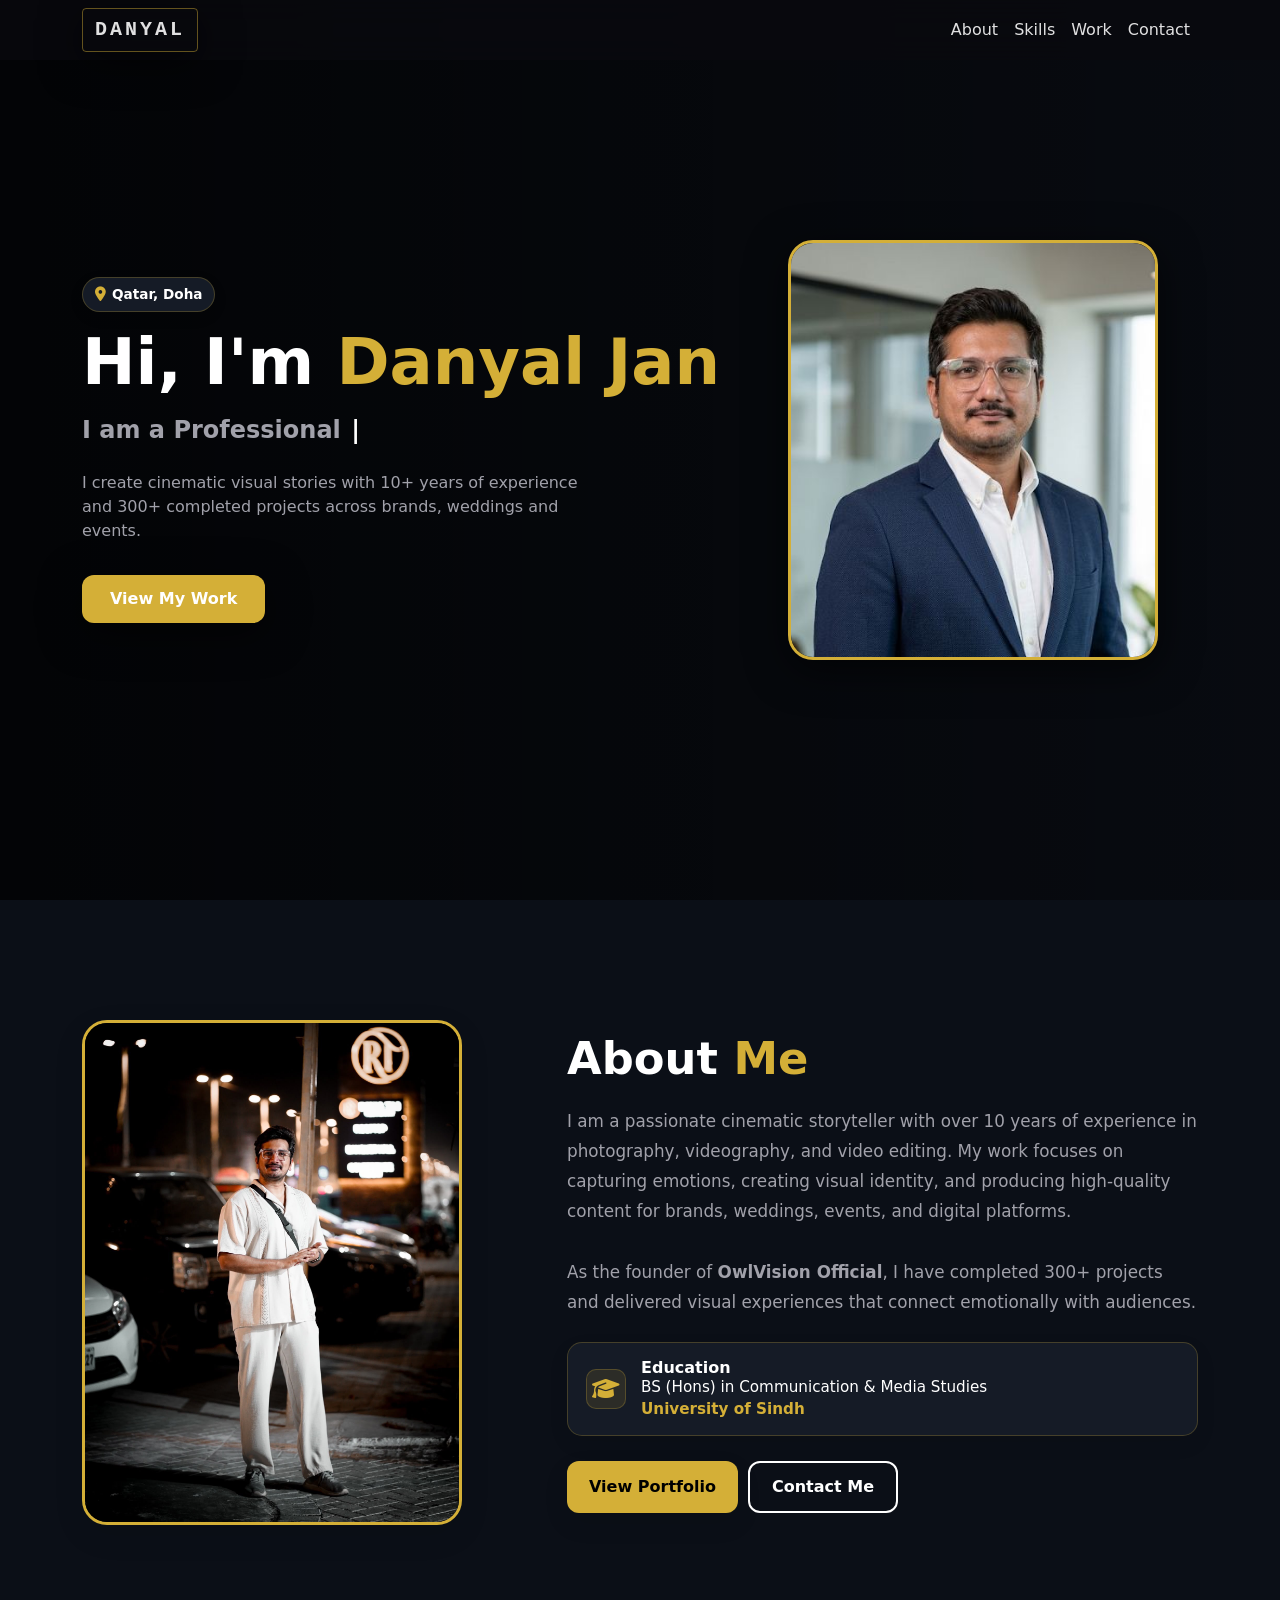
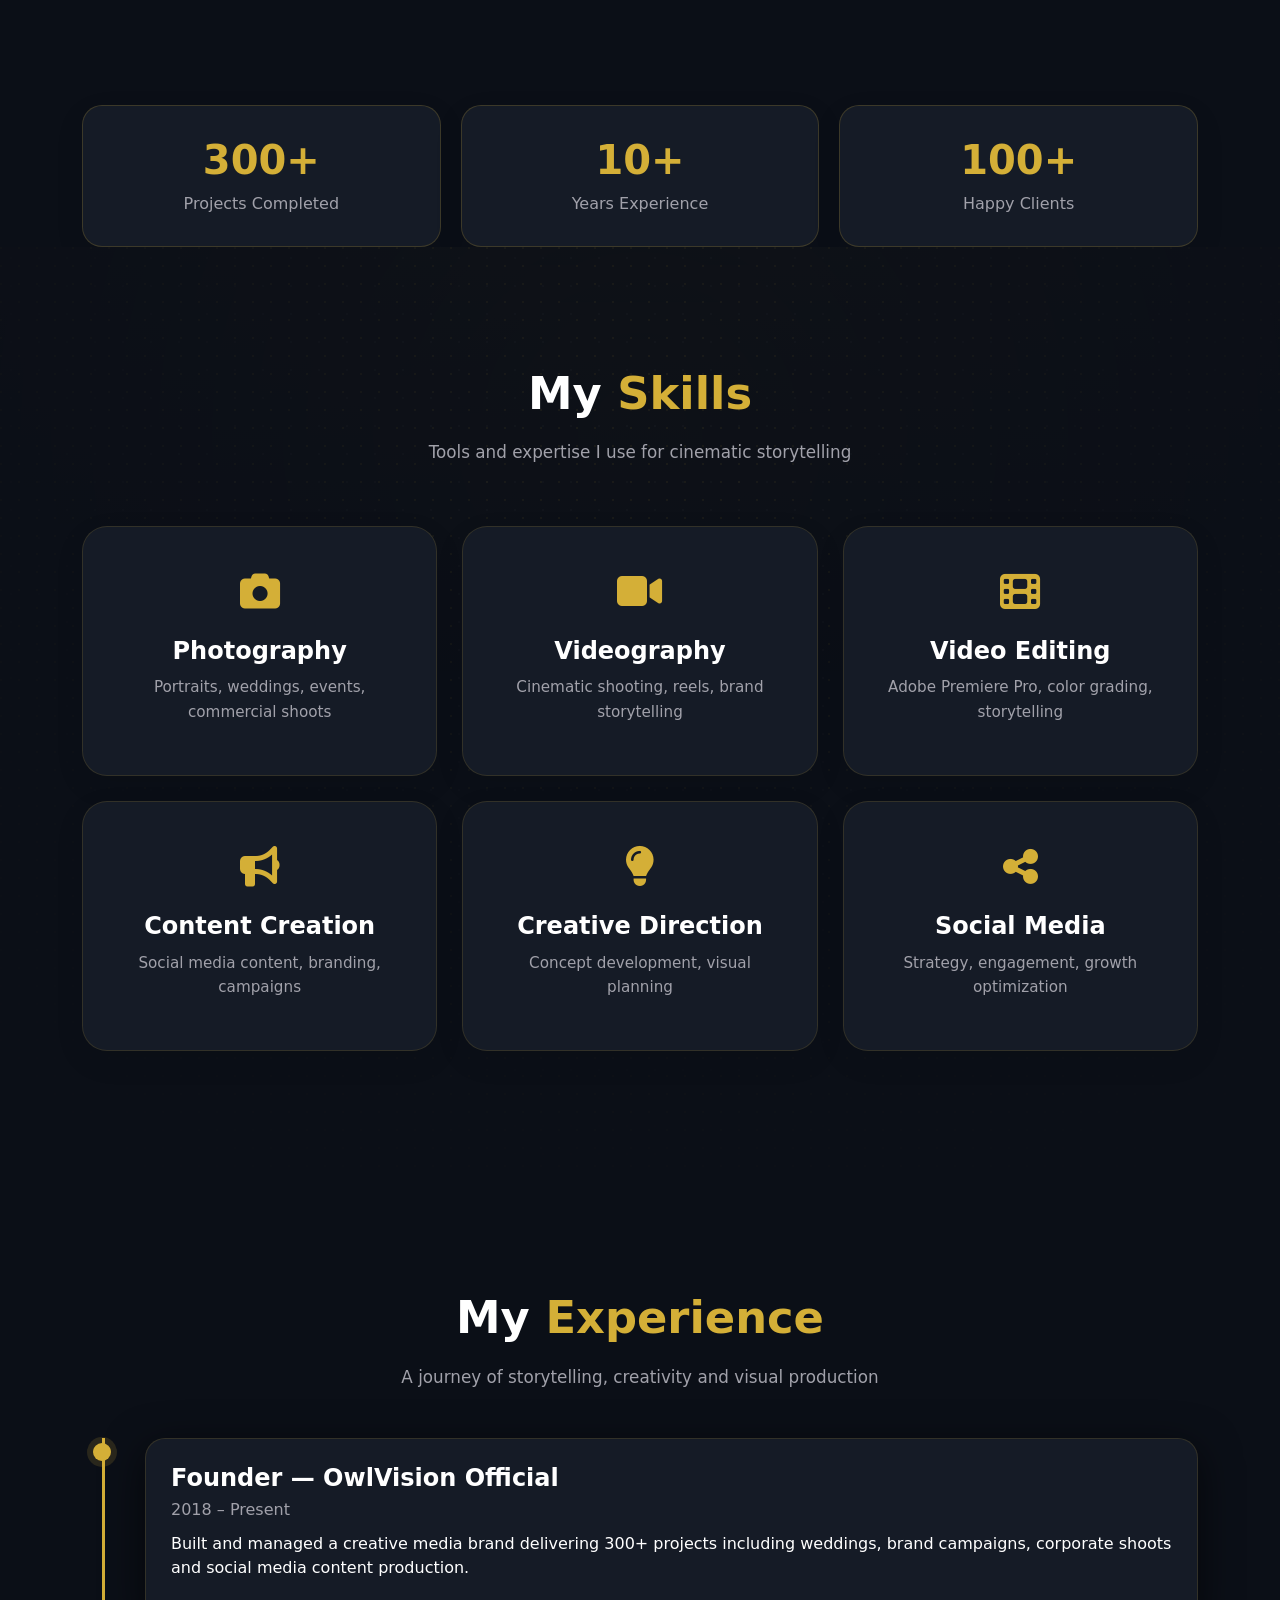
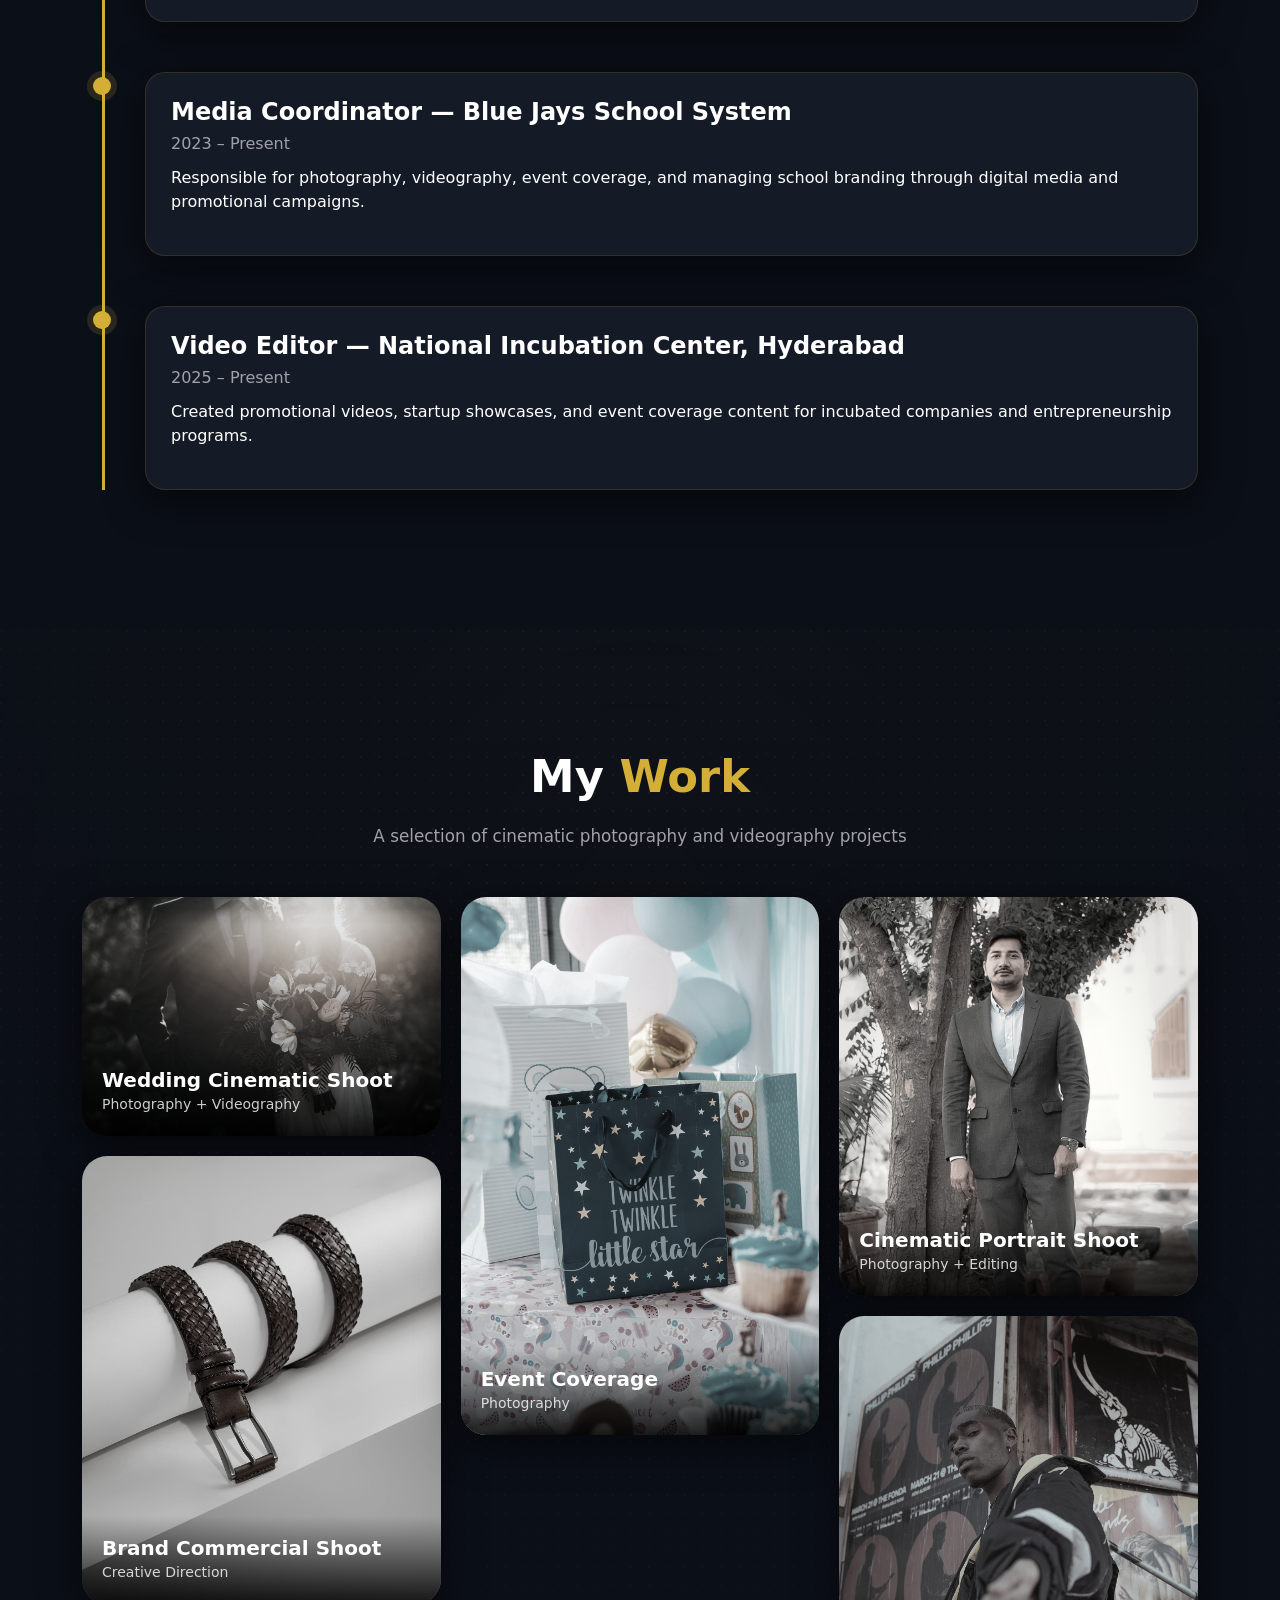
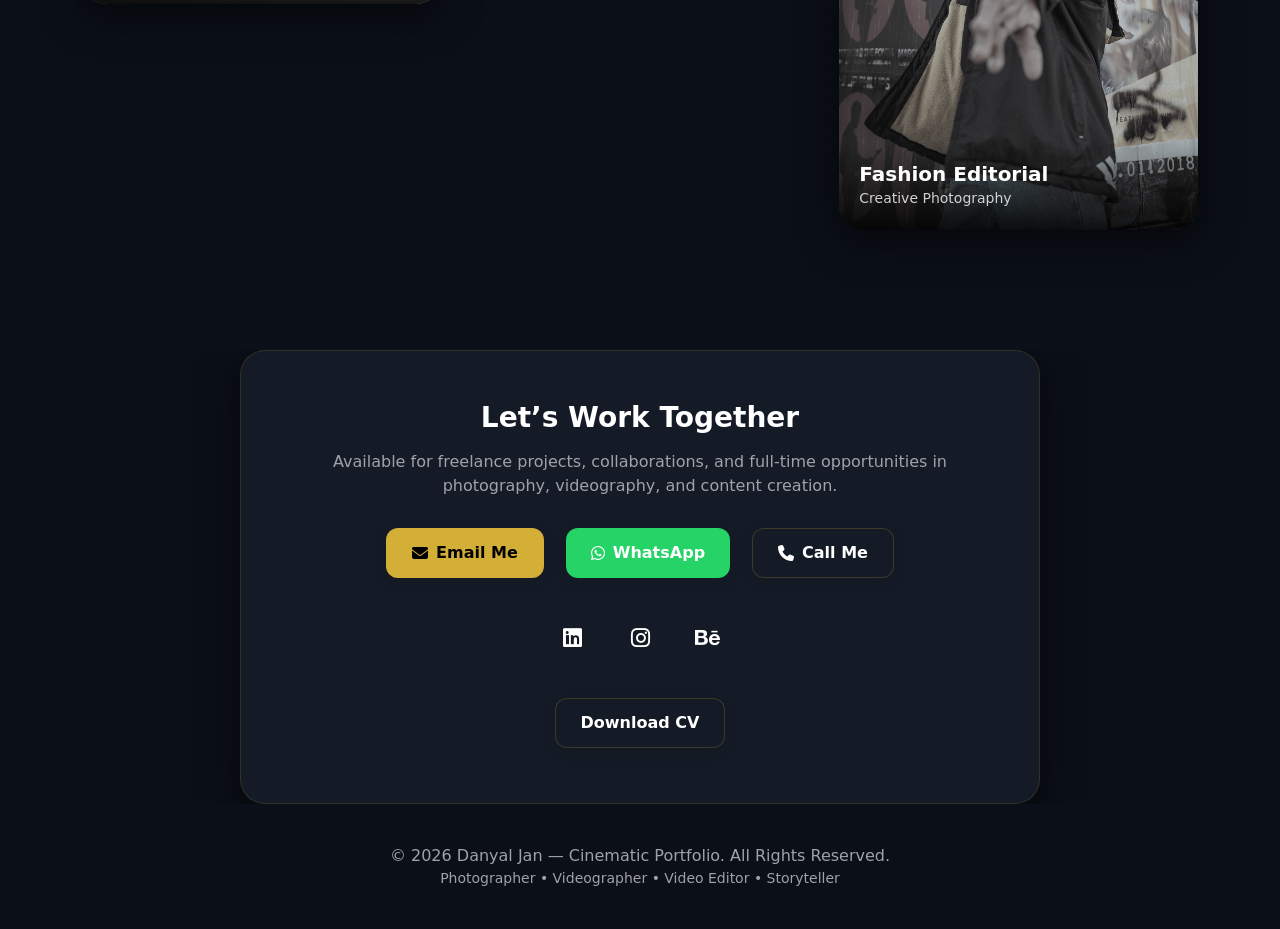
==== commit 4d50b2c2: "fixes done:" ====
--- a/index.html
+++ b/index.html
@@ -15,7 +15,7 @@
     <link rel="stylesheet" href="css/styles.css">
 </head>
 
-<body class="page-index">
+<body class="page-index dark">
 
     <!-- NAVBAR -->
     <nav class="navbar navbar-expand-lg">
@@ -40,10 +40,10 @@
                 </ul>
 
 
-                <button class="btn btn-outline-warning ms-3 theme-toggle" type="button" onclick="toggleTheme()"
+                <!-- <button class="btn btn-outline-warning ms-3 theme-toggle" type="button" onclick="toggleTheme()"
                     aria-label="Toggle theme">
                     <i id="themeToggleIcon" class="fas fa-moon"></i>
-                </button>
+                </button> -->
             </div>
 
         </div>
@@ -551,28 +551,28 @@
             themeToggleIcon.classList.toggle('fa-sun', isDark);
         }
 
-        function setTheme(isDark) {
-            document.body.classList.toggle('dark', isDark);
-            localStorage.setItem('theme', isDark ? 'dark' : 'light');
-            updateThemeIcon();
-        }
-
-        (function initTheme() {
-            const saved = localStorage.getItem('theme');
-            if (saved === 'dark') {
-                setTheme(true);
-                return;
-            }
-            if (saved === 'light') {
-                setTheme(false);
-                return;
-            }
-            setTheme(window.matchMedia('(prefers-color-scheme: dark)').matches);
-        })();
-
-        function toggleTheme() {
-            setTheme(!document.body.classList.contains('dark'));
-        }
+        // function setTheme(isDark) {
+        //     document.body.classList.toggle('dark', isDark);
+        //     localStorage.setItem('theme', isDark ? 'dark' : 'light');
+        //     updateThemeIcon();
+        // }
+
+        // (function initTheme() {
+        //     const saved = localStorage.getItem('theme');
+        //     if (saved === 'dark') {
+        //         setTheme(true);
+        //         return;
+        //     }
+        //     if (saved === 'light') {
+        //         setTheme(false);
+        //         return;
+        //     }
+        //     setTheme(window.matchMedia('(prefers-color-scheme: dark)').matches);
+        // })();
+
+        // function toggleTheme() {
+        //     setTheme(!document.body.classList.contains('dark'));
+        // }
 
         (function initTyping() {
             const el = document.getElementById('roleTyping');
--- a/css/styles.css
+++ b/css/styles.css
@@ -12,7 +12,9 @@
     color: var(--text);
     transition: 0.3s;
 }
-
+a{
+    color: inherit;
+}
 body.page-index.dark {
     --bg: #0b0f17;
     --text: #ffffff;
